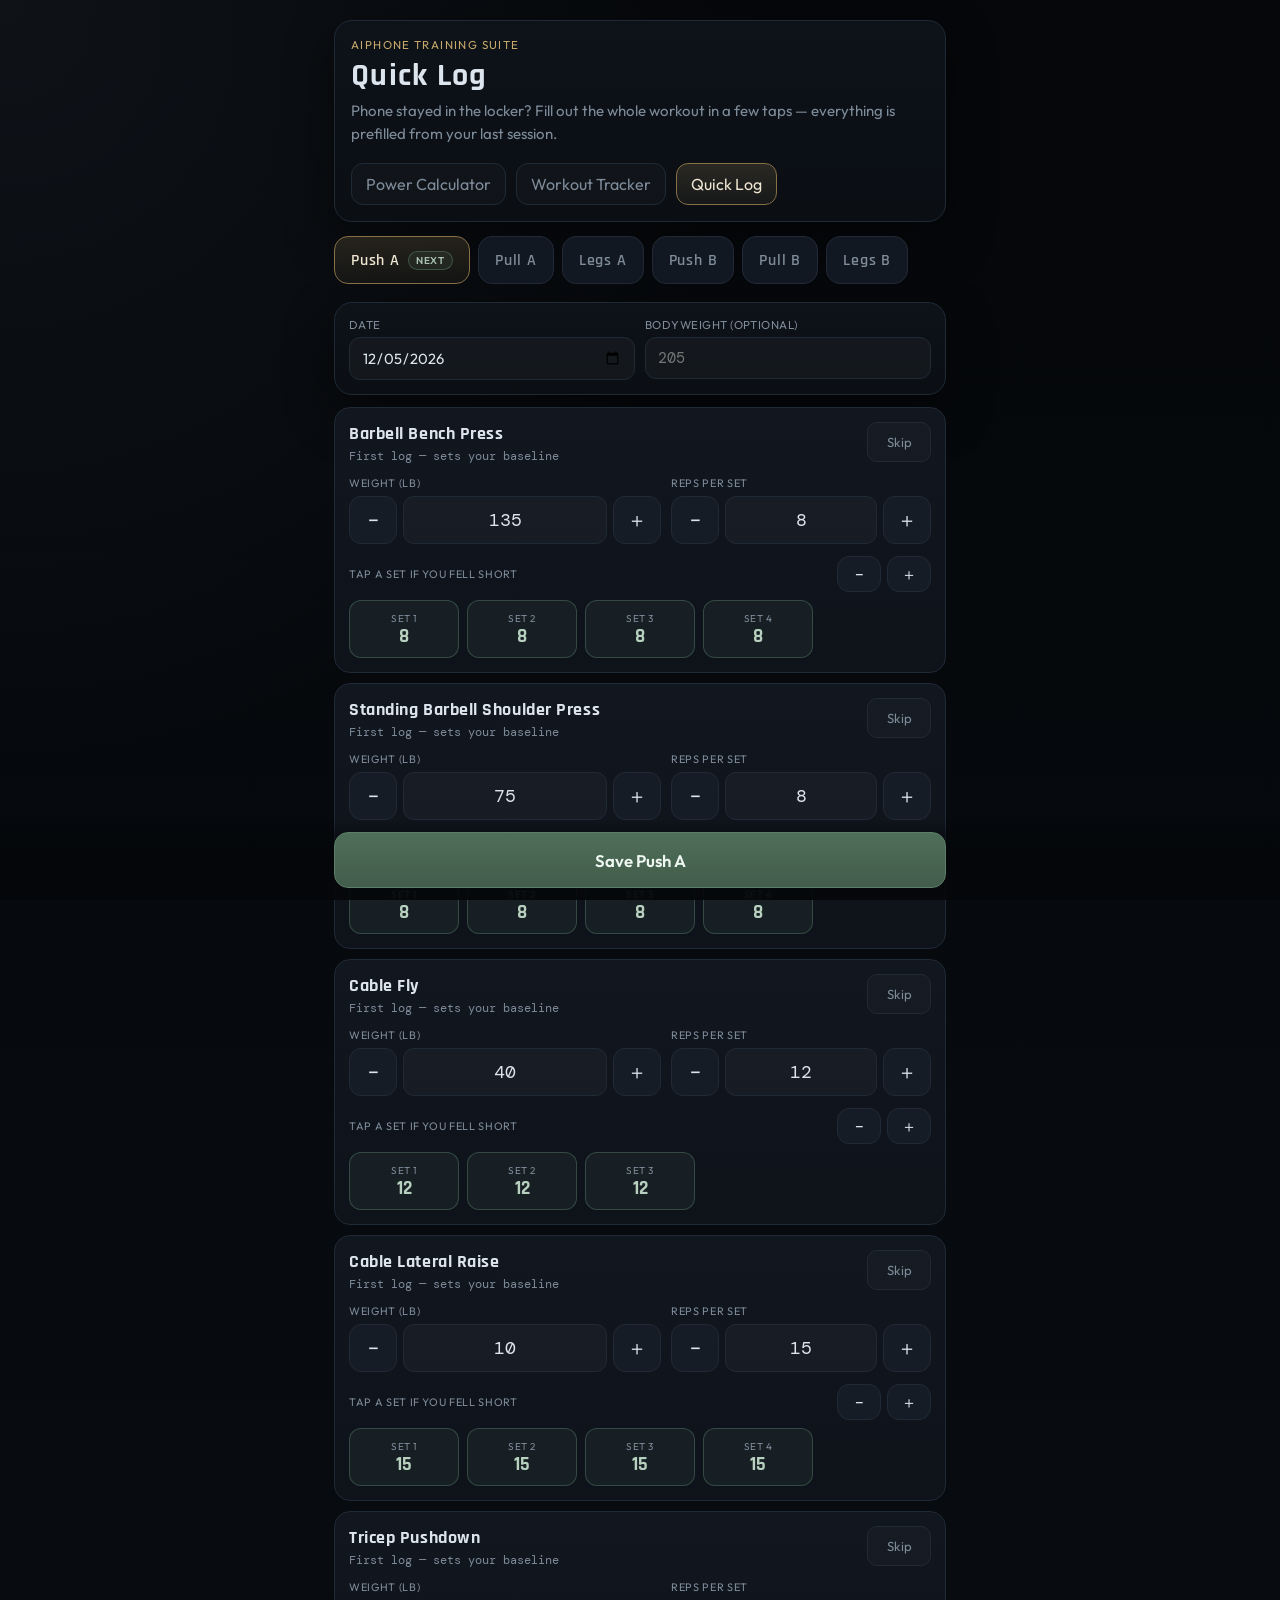
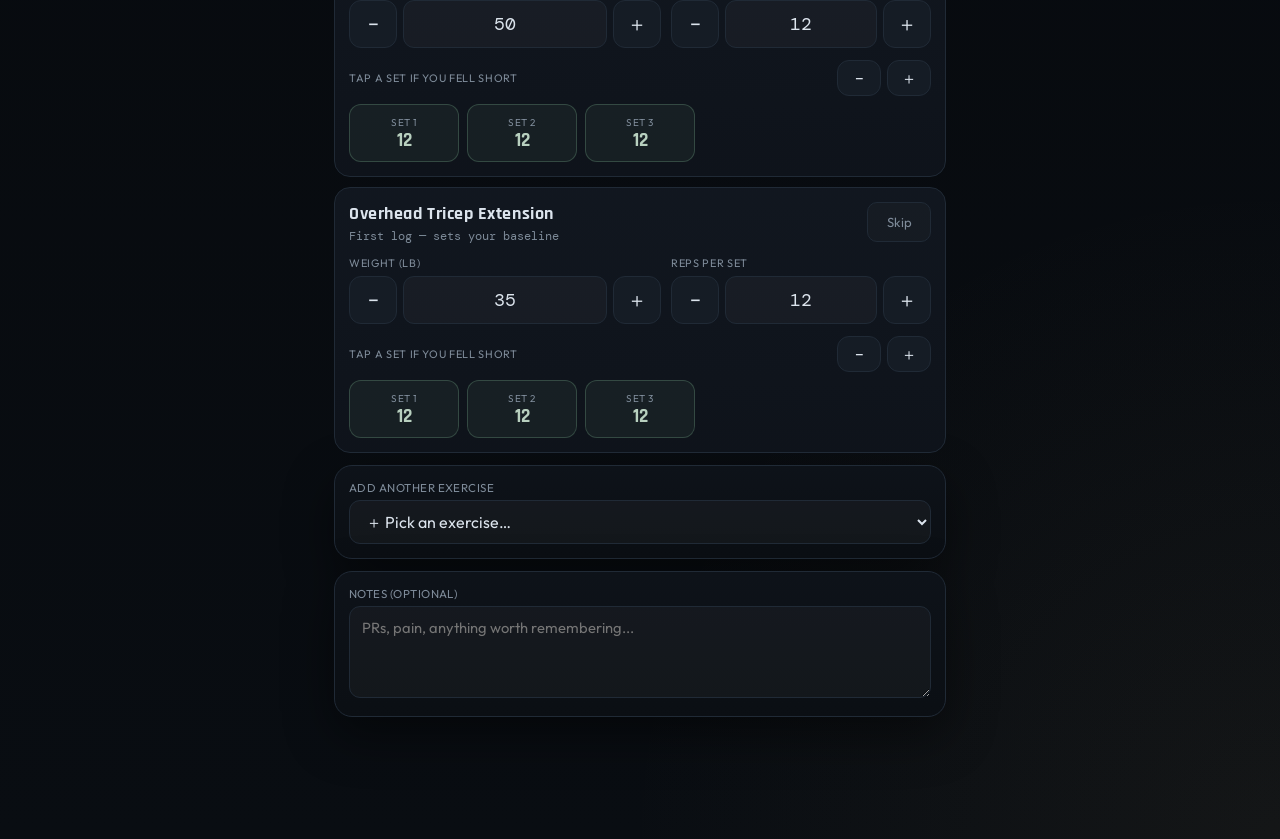
==== docs/quicklog.html @ 3321a9e6 "Add Quick Log tab: mobile-first tap-to-fill workout entry New third page (quicklog.html) for lifters" ====
<!DOCTYPE html>
<html lang="en">
<head>
  <meta charset="UTF-8" />
  <meta name="viewport" content="width=device-width, initial-scale=1.0, viewport-fit=cover" />
  <meta name="theme-color" content="#05070a" />
  <meta name="apple-mobile-web-app-capable" content="yes" />
  <meta name="apple-mobile-web-app-status-bar-style" content="black-translucent" />
  <meta name="apple-mobile-web-app-title" content="Aiphone" />
  <title>Quick Log</title>
  <link rel="preconnect" href="https://fonts.googleapis.com">
  <link rel="preconnect" href="https://fonts.gstatic.com" crossorigin>
  <link href="https://fonts.googleapis.com/css2?family=Rajdhani:wght@500;600;700&family=Outfit:wght@300;400;500;600&family=DM+Mono:wght@400;500&display=swap" rel="stylesheet">
  <link rel="stylesheet" href="styles.css" />
</head>
<body data-page="quicklog">
  <div class="toast-wrap" id="toastWrap"></div>

  <div class="wrap ql-wrap">
    <header class="page-nav card shell-card">
      <div>
        <div class="eyebrow">Aiphone Training Suite</div>
        <h1 class="page-title">Quick Log</h1>
        <p class="page-copy">Phone stayed in the locker? Fill out the whole workout in a few taps — everything is prefilled from your last session.</p>
      </div>
      <nav class="page-links" aria-label="Primary">
        <a class="page-link" href="index.html">Power Calculator</a>
        <a class="page-link" href="workout.html">Workout Tracker</a>
        <a class="page-link active" href="quicklog.html" aria-current="page">Quick Log</a>
      </nav>
    </header>

    <div id="qlEditor">
      <div class="ql-day-chips" id="qlDayChips"></div>

      <div class="card ql-meta">
        <div class="form-row cols-2">
          <div>
            <label for="qlDate">Date</label>
            <input id="qlDate" type="date" />
          </div>
          <div>
            <label for="qlBodyWt">Bodyweight (optional)</label>
            <input id="qlBodyWt" class="mono" inputmode="decimal" placeholder="205" />
          </div>
        </div>
      </div>

      <div class="ql-list" id="qlList"></div>

      <div class="card ql-add">
        <label for="qlAddSelect">Add another exercise</label>
        <select id="qlAddSelect"></select>
      </div>

      <div class="card ql-notes">
        <label for="qlNotes">Notes (optional)</label>
        <textarea id="qlNotes" placeholder="PRs, pain, anything worth remembering..."></textarea>
      </div>
    </div>

    <div id="qlDone"></div>

    <div class="ql-save-bar" id="qlSaveBar">
      <button class="success ql-save-btn" id="qlSaveBtn" type="button">Save Workout</button>
    </div>
  </div>

  <script src="app.js"></script>
</body>
</html>
---- docs/styles.css ----
:root{
  --bg:#05070a;
  --bg2:#0a0d12;
  --card:#0e131a;
  --card2:#121821;
  --panel:#151d27;
  --border:#202a36;
  --border2:#2a3645;
  --text:#dce4ed;
  --muted:#7e8b99;
  --dim:#596674;
  --accent:#7f95ad;
  --gold:#c8a96b;
  --gold2:#8d7447;
  --success:#5f8a70;
  --danger:#b56262;
  --shadow:0 18px 50px rgba(0,0,0,.45);
}

*{box-sizing:border-box;margin:0;padding:0;-webkit-tap-highlight-color:transparent}
html{font-size:16px}
body{
  min-height:100vh;
  background:
    radial-gradient(circle at top left, rgba(127,149,173,.08), transparent 28%),
    radial-gradient(circle at bottom right, rgba(200,169,107,.06), transparent 24%),
    linear-gradient(180deg, #05070a 0%, #090d12 100%);
  color:var(--text);
  font-family:'Outfit',sans-serif;
  overflow-x:hidden;
}

body::before{
  content:"";
  position:fixed;
  inset:0;
  pointer-events:none;
  opacity:.14;
  background-image:
    linear-gradient(rgba(255,255,255,.03) 1px, transparent 1px),
    linear-gradient(90deg, rgba(255,255,255,.03) 1px, transparent 1px);
  background-size:24px 24px;
  mask-image:radial-gradient(circle at center, black 35%, transparent 100%);
}

.wrap{
  position:relative;
  z-index:1;
  max-width:1280px;
  margin:0 auto;
  padding:14px;
}

h1,h2,h3{
  font-family:'Rajdhani',sans-serif;
  letter-spacing:.04em;
}

h1{font-size:2.1rem;line-height:1}
h2{font-size:1.25rem}
h3{font-size:1rem}

.hero{
  background:linear-gradient(180deg, rgba(18,24,33,.95), rgba(12,17,24,.96));
  border:1px solid var(--border2);
  border-radius:18px;
  padding:18px;
  box-shadow:var(--shadow);
  margin-bottom:14px;
}

.hero-top{
  display:flex;
  justify-content:space-between;
  align-items:flex-start;
  gap:12px;
  flex-wrap:wrap;
}

.hero-copy{
  margin-top:8px;
  color:var(--muted);
  font-size:.92rem;
  line-height:1.5;
  max-width:680px;
}

.session-timer-wrap{
  display:flex;
  align-items:center;
  gap:8px;
  flex-wrap:wrap;
}

.session-pill{
  display:flex;
  align-items:center;
  gap:10px;
  background:rgba(95,138,112,.1);
  border:1px solid rgba(95,138,112,.25);
  border-radius:14px;
  padding:8px 12px;
}

.pill-label{
  font-size:.68rem;
  color:var(--muted);
  text-transform:uppercase;
  letter-spacing:.08em;
}

.pill-time{
  font-size:1rem;
  color:#b8d0bf;
}

.stats{
  margin-top:14px;
  display:grid;
  grid-template-columns:repeat(4,1fr);
  gap:8px;
}

.stat{
  background:rgba(255,255,255,.02);
  border:1px solid var(--border);
  border-radius:14px;
  padding:10px 12px;
}

.stat-label{
  font-size:.68rem;
  color:var(--muted);
  text-transform:uppercase;
  letter-spacing:.08em;
  margin-bottom:4px;
}

.stat-value{
  font-family:'Rajdhani',sans-serif;
  font-size:1.35rem;
  font-weight:700;
}

.stat-value.accent{color:#b2bfd0}
.stat-value.success{color:#a8c1b1}
.stat-value.smallish{font-size:1rem}

.tabbar{
  display:flex;
  gap:8px;
  overflow-x:auto;
  padding-bottom:4px;
  margin-bottom:14px;
}

.grid{
  display:grid;
  grid-template-columns:1.4fr .95fr;
  gap:14px;
}

.card{
  background:linear-gradient(180deg, rgba(14,19,26,.97), rgba(11,15,20,.98));
  border:1px solid var(--border);
  border-radius:18px;
  padding:16px;
  box-shadow:var(--shadow);
}

.section-head{
  display:flex;
  justify-content:space-between;
  align-items:flex-start;
  gap:10px;
  flex-wrap:wrap;
  margin-bottom:12px;
}

.section-sub{
  color:var(--muted);
  font-size:.8rem;
  margin-top:2px;
}

.form-row{
  display:grid;
  gap:10px;
  margin-bottom:10px;
}

.form-row.cols-2{grid-template-columns:1fr 1fr}

label{
  display:block;
  color:var(--muted);
  font-size:.72rem;
  letter-spacing:.04em;
  margin-bottom:5px;
  text-transform:uppercase;
}

input, textarea, select, button{
  font-family:'Outfit',sans-serif;
}

input, textarea, select{
  width:100%;
  min-height:42px;
  border:1px solid var(--border);
  border-radius:11px;
  background:rgba(255,255,255,.03);
  color:var(--text);
  padding:10px 12px;
  font-size:.92rem;
}

input:focus, textarea:focus, select:focus{
  outline:none;
  border-color:#5d7187;
  box-shadow:0 0 0 3px rgba(127,149,173,.12);
}

textarea{
  min-height:92px;
  resize:vertical;
  line-height:1.45;
}

button{
  min-height:40px;
  border-radius:10px;
  border:1px solid var(--border);
  background:#151c25;
  color:var(--text);
  padding:9px 14px;
  cursor:pointer;
  font-size:.9rem;
  transition:.15s ease;
}

button:hover{
  transform:translateY(-1px);
  border-color:var(--border2);
}

button.primary{
  background:linear-gradient(180deg,#7d6943,#665333);
  border-color:#816b42;
  color:#f4ecd8;
}

button.success{
  background:linear-gradient(180deg,#4f6e59,#425d4b);
  border-color:#5c7f68;
  color:#eef7f1;
}

button.ghost{
  background:rgba(255,255,255,.02);
  color:var(--muted);
}

button.ghost:hover{color:var(--text)}
button.mini{min-height:30px;padding:5px 10px;font-size:.78rem}

.toolbar{
  display:flex;
  gap:8px;
  flex-wrap:wrap;
}

.tab{
  background:#121821;
  color:var(--muted);
  border:1px solid var(--border);
  white-space:nowrap;
  font-family:'Rajdhani',sans-serif;
  font-weight:600;
  letter-spacing:.05em;
}

.tab.active{
  color:#efe6d2;
  border-color:#876f46;
  background:linear-gradient(180deg, rgba(200,169,107,.16), rgba(200,169,107,.06));
}

#powerPanel,
#maxesPanel{
  margin-top:12px;
  border-radius:16px;
}

#powerPanel{
  background:linear-gradient(180deg, rgba(200,169,107,.08), rgba(200,169,107,.03));
  border:1px solid rgba(200,169,107,.25);
  padding:12px;
}

#maxesPanel{
  background:rgba(255,255,255,.025);
  border:1px solid var(--border);
  padding:12px;
}


.power-shell{
  display:grid;
  grid-template-columns:repeat(2,minmax(0,1fr));
  gap:12px;
}

.power-card{
  background:rgba(9,13,19,.45);
  border:1px solid rgba(200,169,107,.16);
  border-radius:14px;
  padding:12px;
}

.power-card-hero,
.power-card-wide{
  grid-column:1 / -1;
}

.power-kicker,
.power-section-title,
.power-focus-label{
  font-size:.72rem;
  color:var(--muted);
  text-transform:uppercase;
  letter-spacing:.08em;
}

.power-headline{
  display:flex;
  justify-content:space-between;
  gap:12px;
  align-items:flex-start;
  flex-wrap:wrap;
  margin-bottom:12px;
}

.power-rank-row{
  display:flex;
  align-items:center;
  gap:12px;
  margin-top:6px;
  flex-wrap:wrap;
}

.power-rank{
  font-family:'Rajdhani',sans-serif;
  font-size:2.6rem;
  font-weight:700;
  color:var(--gold);
  line-height:1;
}

.power-index{
  font-size:1rem;
  font-weight:600;
}

.power-delta{
  font-size:.8rem;
  margin-top:4px;
}

.power-delta.positive{color:#7fda9d}
.power-delta.negative{color:#ff8a8a}
.power-delta.neutral{color:var(--muted)}

.power-stat-chip-wrap{
  display:grid;
  grid-template-columns:repeat(2,minmax(110px,1fr));
  gap:8px;
  min-width:min(100%,260px);
}

.power-stat-chip,
.power-breakdown-card,
.power-lift-card,
.power-focus-box{
  background:rgba(255,255,255,.03);
  border:1px solid var(--border);
  border-radius:12px;
  padding:10px;
}

.power-stat-chip span,
.power-breakdown-card span,
.power-lift-card span,
.power-focus-box span{
  display:block;
  color:var(--muted);
  font-size:.76rem;
}

.power-stat-chip strong,
.power-breakdown-card strong,
.power-lift-card strong,
.power-focus-box strong{
  display:block;
  margin-top:4px;
  color:var(--text);
  font-size:1rem;
}

.power-progress-row{
  display:flex;
  justify-content:space-between;
  gap:8px;
  font-size:.78rem;
  color:var(--muted);
  margin-bottom:6px;
}

.power-progress-track{
  height:10px;
  background:rgba(255,255,255,.08);
  border-radius:999px;
  overflow:hidden;
}

.power-progress-fill{
  height:100%;
  background:linear-gradient(90deg,var(--gold),var(--accent));
}

.power-breakdown-grid,
.power-lift-grid,
.power-focus-grid{
  display:grid;
  gap:8px;
}

.power-breakdown-grid{
  grid-template-columns:repeat(3,minmax(0,1fr));
}

.power-lift-grid{
  grid-template-columns:repeat(5,minmax(0,1fr));
  margin-top:8px;
}

.power-focus-grid{
  grid-template-columns:1.2fr .9fr .9fr;
}

.power-rank-ladder{
  display:grid;
  grid-template-columns:repeat(7,minmax(0,1fr));
  gap:6px;
  margin-top:12px;
}

.power-rank-step{
  text-align:center;
  padding:8px 4px;
  border:1px solid var(--border);
  border-radius:10px;
  background:rgba(255,255,255,.02);
}

.power-rank-step strong{
  display:block;
  font-family:'Rajdhani',sans-serif;
  font-size:1.05rem;
  color:var(--dim);
}

.power-rank-step span{
  display:block;
  margin-top:2px;
  font-size:.62rem;
  color:var(--dim);
}

.power-rank-step.done strong{
  color:#a8c1b1;
}

.power-rank-step.done span{
  color:var(--muted);
}

.power-rank-step.active{
  border-color:#876f46;
  background:linear-gradient(180deg, rgba(200,169,107,.16), rgba(200,169,107,.05));
}

.power-rank-step.active strong{
  color:var(--gold);
}

.power-rank-step.active span{
  color:var(--muted);
}

.power-sparkline{
  min-height:110px;
  display:flex;
  align-items:flex-end;
  gap:10px;
}

.power-spark-item{
  flex:1;
  display:flex;
  flex-direction:column;
  align-items:center;
  gap:6px;
}

.power-spark-item span{
  color:var(--muted);
  font-size:.72rem;
}

.power-spark-value{
  font-family:'DM Mono',monospace;
  font-size:.66rem;
  color:var(--muted);
}

.power-spark-bar{
  width:100%;
  max-width:42px;
  border-radius:10px 10px 4px 4px;
  background:linear-gradient(180deg, rgba(200,169,107,.95), rgba(109,164,255,.65));
  box-shadow:0 6px 16px rgba(0,0,0,.18);
}

.power-recommendations{
  margin:0;
  padding-left:18px;
  display:grid;
  gap:8px;
  color:var(--text);
}

.power-empty{
  color:var(--muted);
  font-size:.84rem;
}

.exercise-suggest small{
  display:block;
  margin-top:3px;
  color:var(--dim);
  line-height:1.35;
}

.exercise-toolbar{
  display:flex;
  gap:8px;
  flex-wrap:wrap;
  margin:12px 0 10px;
}

.exercise-list{
  display:flex;
  flex-direction:column;
  gap:10px;
}

.exercise-card{
  background:linear-gradient(180deg, rgba(18,24,33,.95), rgba(15,20,28,.95));
  border:1px solid var(--border);
  border-radius:14px;
  overflow:hidden;
}

.exercise-head{
  display:flex;
  justify-content:space-between;
  align-items:center;
  gap:10px;
  padding:12px;
  cursor:pointer;
}

.exercise-head:hover{
  background:rgba(255,255,255,.02);
}

.exercise-meta{
  color:var(--muted);
  font-size:.78rem;
  margin-top:3px;
  font-family:'DM Mono',monospace;
}

.exercise-body{
  border-top:1px solid var(--border);
  padding:12px;
}

.exercise-body.hidden{display:none}

.edit-grid{
  display:grid;
  grid-template-columns:1.4fr .7fr .7fr auto auto auto;
  gap:8px;
  align-items:end;
  margin-bottom:10px;
}

.preset-row{
  display:grid;
  grid-template-columns:1fr 120px 100px;
  gap:8px;
  align-items:end;
  margin-bottom:10px;
}

.exercise-suggest{
  margin-bottom:10px;
  font-size:.82rem;
  color:#cdbb98;
}

.setRow{
  display:grid;
  grid-template-columns:60px 1fr 1fr 86px;
  gap:8px;
  align-items:center;
  margin-bottom:8px;
}

.setRow span{
  color:var(--muted);
  font-size:.82rem;
}

.sticky-actions{
  position:sticky;
  bottom:0;
  padding-top:12px;
  margin-top:12px;
  background:linear-gradient(180deg, transparent, rgba(14,19,26,.96) 45%);
}

.notes-wrap{margin-top:12px}

.history-list{
  display:flex;
  flex-direction:column;
  gap:8px;
}

.hist-item{
  border:1px solid var(--border);
  border-radius:13px;
  padding:12px;
  background:rgba(255,255,255,.02);
}

.hist-head{
  display:flex;
  justify-content:space-between;
  align-items:flex-start;
  gap:8px;
}

.hist-meta{
  color:var(--muted);
  font-size:.76rem;
  margin-top:2px;
}

.history-detail{
  color:var(--dim);
  font-size:.8rem;
  margin-top:5px;
}

.empty{
  border:1px dashed var(--border);
  border-radius:13px;
  padding:18px 14px;
  text-align:center;
  color:var(--muted);
  font-size:.86rem;
}

.rest-widget{
  position:fixed;
  right:16px;
  bottom:16px;
  z-index:1000;
  width:200px;
  background:linear-gradient(180deg,#10161e,#0d1218);
  border:1px solid var(--border2);
  border-radius:16px;
  padding:12px;
  box-shadow:var(--shadow);
}

.rest-widget.hidden{display:none}
.rest-fab.hidden{display:none}

.rest-fab{
  position:fixed;
  right:16px;
  bottom:16px;
  z-index:999;
}

.rest-head{
  display:flex;
  justify-content:space-between;
  align-items:center;
  margin-bottom:8px;
  color:var(--muted);
  font-size:.78rem;
  text-transform:uppercase;
  letter-spacing:.08em;
}

.rest-time{
  text-align:center;
  font-size:1.6rem;
  margin-bottom:10px;
}

.rest-actions{
  display:grid;
  grid-template-columns:1fr 1fr;
  gap:8px;
}

.rest-presets{
  display:grid;
  grid-template-columns:repeat(4,1fr);
  gap:6px;
  margin-top:8px;
}

.toast-wrap{
  position:fixed;
  top:14px;
  right:14px;
  z-index:9999;
  display:flex;
  flex-direction:column;
  gap:8px;
}

.toast{
  min-width:200px;
  max-width:320px;
  background:#161d26;
  border:1px solid var(--border2);
  color:var(--text);
  border-radius:12px;
  padding:11px 14px;
  box-shadow:var(--shadow);
  font-size:.86rem;
}

.toast.success{border-color:#5c7f68}
.toast.warn{border-color:#8b774e}

.mono{font-family:'DM Mono',monospace}

@media (max-width: 1040px){
  .grid{grid-template-columns:1fr}
}

@media (max-width: 720px){
  .stats{grid-template-columns:1fr 1fr}
  .form-row.cols-2{grid-template-columns:1fr}
  .edit-grid{grid-template-columns:1fr}
  .preset-row{grid-template-columns:1fr}
  .setRow{grid-template-columns:50px 1fr 1fr}
  .setRow .rest-btn{grid-column:1 / -1}
  .power-shell,
  .power-focus-grid{
    grid-template-columns:1fr;
  }

  .power-breakdown-grid,
  .power-lift-grid,
  #maxesBody > div{
    grid-template-columns:1fr 1fr !important;
  }
}

@media (max-width: 520px){
  .wrap{padding:10px}
  .hero,.card{padding:12px}
  h1{font-size:1.7rem}
  .power-breakdown-grid,
  .power-lift-grid,
  .power-stat-chip-wrap,
  #maxesBody > div{
    grid-template-columns:1fr !important;
  }
  .power-rank-ladder{
    grid-template-columns:repeat(4,minmax(0,1fr));
  }
}
body[data-page="power"] .wrap,
body[data-page="workout"] .wrap{
  padding-top:20px;
  padding-bottom:28px;
}

.shell-card{
  margin-bottom:14px;
}

.page-nav{
  display:flex;
  justify-content:space-between;
  align-items:flex-start;
  gap:18px;
  flex-wrap:wrap;
}

.page-title{
  font-size:2rem;
  line-height:1;
}

.page-copy{
  margin-top:8px;
  color:var(--muted);
  max-width:720px;
  line-height:1.5;
  font-size:.94rem;
}

.page-links{
  display:flex;
  gap:10px;
  flex-wrap:wrap;
}

.page-link{
  display:inline-flex;
  align-items:center;
  justify-content:center;
  min-height:42px;
  padding:0 14px;
  border-radius:12px;
  text-decoration:none;
  color:var(--muted);
  border:1px solid var(--border);
  background:rgba(255,255,255,.02);
  transition:.15s ease;
}

.page-link:hover{
  color:var(--text);
  border-color:var(--border2);
  transform:translateY(-1px);
}

.page-link.active{
  color:#efe6d2;
  border-color:#876f46;
  background:linear-gradient(180deg, rgba(200,169,107,.16), rgba(200,169,107,.06));
}

.page-hero{
  margin-bottom:14px;
}

.eyebrow{
  color:var(--gold);
  font-size:.72rem;
  text-transform:uppercase;
  letter-spacing:.12em;
  margin-bottom:8px;
}

.metrics-panel-shell{
  margin-top:12px;
}

.exercise-toolbar{
  display:grid;
  grid-template-columns:minmax(0,1fr) auto;
  gap:8px;
  margin:12px 0;
}

.exercise-actions{
  display:flex;
  gap:8px;
  flex-wrap:wrap;
}

button.danger{
  background:linear-gradient(180deg,#7a4343,#623535);
  border-color:#8c5555;
  color:#fff1f1;
}

.exercise-suggest strong{
  color:#efe6d2;
}

.setRow{
  grid-template-columns:60px minmax(0,1fr) minmax(0,1fr) minmax(150px,1fr) 86px;
}

.set-label{
  display:flex;
  flex-direction:column;
  gap:2px;
}

.set-label small{
  color:var(--dim);
  font-size:.68rem;
}

.set-suggestion{
  min-height:42px;
  padding:9px 10px;
  border:1px dashed var(--border2);
  border-radius:11px;
  background:rgba(127,149,173,.05);
  color:var(--muted);
  font-size:.78rem;
  line-height:1.35;
}

.set-suggestion strong{
  display:block;
  color:var(--text);
  font-size:.86rem;
}

.set-suggestion.ready{
  border-style:solid;
  border-color:rgba(127,149,173,.35);
  color:#c9d5e2;
}

.progress-card{
  margin-top:14px;
  padding:14px;
  border:1px solid rgba(127,149,173,.2);
  border-radius:16px;
  background:linear-gradient(180deg, rgba(127,149,173,.08), rgba(127,149,173,.03));
}

.progress-head{
  display:flex;
  justify-content:space-between;
  gap:12px;
  align-items:flex-start;
  flex-wrap:wrap;
}

.progress-kicker{
  color:var(--muted);
  font-size:.72rem;
  text-transform:uppercase;
  letter-spacing:.08em;
  margin-bottom:4px;
}

.progress-title{
  font-family:'Rajdhani',sans-serif;
  font-size:1.4rem;
}

.progress-copy{
  color:var(--muted);
  font-size:.84rem;
  line-height:1.45;
  margin-top:4px;
}

.progress-pill-row{
  display:flex;
  gap:8px;
  flex-wrap:wrap;
}

.progress-pill{
  min-width:110px;
  padding:10px 12px;
  border-radius:12px;
  border:1px solid var(--border);
  background:rgba(5,7,10,.25);
}

.progress-pill span{
  display:block;
  color:var(--muted);
  font-size:.68rem;
  text-transform:uppercase;
  letter-spacing:.08em;
}

.progress-pill strong{
  display:block;
  margin-top:4px;
  font-family:'Rajdhani',sans-serif;
  font-size:1.15rem;
}

.progress-track-wrap{
  margin-top:12px;
}

.progress-track{
  width:100%;
  height:10px;
  border-radius:999px;
  background:rgba(255,255,255,.06);
  overflow:hidden;
}

.progress-fill{
  height:100%;
  border-radius:999px;
  background:linear-gradient(90deg, #7f95ad, #c8a96b);
}

.progress-foot{
  margin-top:10px;
  display:flex;
  justify-content:space-between;
  gap:10px;
  flex-wrap:wrap;
  color:var(--muted);
  font-size:.8rem;
}

@media (max-width: 720px){
  .page-nav,
  .progress-head{
    align-items:stretch;
  }

  .exercise-toolbar{
    grid-template-columns:1fr;
  }

  .setRow{
    grid-template-columns:1fr;
  }

  .setRow .rest-btn{
    grid-column:auto;
  }
}

/* ===== Training Intelligence ===== */

.readiness-card{
  margin-bottom:14px;
  padding:14px;
  border:1px solid rgba(127,149,173,.22);
  border-radius:16px;
  background:linear-gradient(180deg, rgba(127,149,173,.08), rgba(127,149,173,.03));
}

.readiness-head{
  display:flex;
  justify-content:space-between;
  align-items:flex-start;
  gap:12px;
  flex-wrap:wrap;
}

.readiness-kicker,
.celebrate-kicker{
  color:var(--muted);
  font-size:.72rem;
  text-transform:uppercase;
  letter-spacing:.08em;
  margin-bottom:4px;
}

.readiness-title{
  font-family:'Rajdhani',sans-serif;
  font-size:1.3rem;
  font-weight:700;
  display:flex;
  align-items:center;
  gap:8px;
}

.recovery-dot{
  width:10px;
  height:10px;
  border-radius:999px;
  display:inline-block;
}

.recovery-dot.excellent{background:#7fda9d;box-shadow:0 0 10px rgba(127,218,157,.6)}
.recovery-dot.moderate{background:#e3c67a;box-shadow:0 0 10px rgba(227,198,122,.55)}
.recovery-dot.fatigued{background:#e08787;box-shadow:0 0 10px rgba(224,135,135,.55)}

.readiness-reco{
  max-width:340px;
  padding:10px 12px;
  border:1px dashed rgba(200,169,107,.4);
  border-radius:12px;
  background:rgba(200,169,107,.06);
  color:#e6d9bc;
  font-size:.86rem;
  line-height:1.4;
}

.readiness-grid{
  margin-top:12px;
  display:grid;
  grid-template-columns:repeat(5,minmax(0,1fr));
  gap:8px;
}

.readiness-chip{
  background:rgba(255,255,255,.03);
  border:1px solid var(--border);
  border-radius:12px;
  padding:10px;
}

.readiness-chip span{
  display:block;
  color:var(--muted);
  font-size:.68rem;
  text-transform:uppercase;
  letter-spacing:.06em;
}

.readiness-chip strong{
  display:block;
  margin-top:4px;
  color:var(--text);
  font-size:.95rem;
  font-family:'Rajdhani',sans-serif;
  font-weight:700;
}

.celebrate-card{
  margin-bottom:14px;
  padding:14px;
  border:1px solid var(--border2);
  border-radius:16px;
  background:linear-gradient(180deg, rgba(18,24,33,.95), rgba(12,17,24,.96));
}

.celebrate-card.has-pr{
  border-color:rgba(200,169,107,.45);
  background:linear-gradient(180deg, rgba(200,169,107,.12), rgba(200,169,107,.03));
  box-shadow:0 12px 34px rgba(200,169,107,.08);
}

.celebrate-head{
  display:flex;
  justify-content:space-between;
  align-items:flex-start;
  gap:10px;
  flex-wrap:wrap;
}

.celebrate-title{
  font-family:'Rajdhani',sans-serif;
  font-size:1.2rem;
  font-weight:700;
}

.pr-badge-row{
  margin-top:12px;
  display:grid;
  grid-template-columns:repeat(auto-fit,minmax(200px,1fr));
  gap:8px;
}

.pr-badge{
  display:flex;
  align-items:flex-start;
  gap:8px;
  padding:10px;
  border:1px solid rgba(200,169,107,.35);
  border-radius:12px;
  background:rgba(200,169,107,.08);
}

.pr-badge-icon{
  font-size:1.05rem;
  line-height:1.2;
}

.pr-badge strong{
  display:block;
  color:#efe6d2;
  font-size:.84rem;
}

.pr-badge span{
  display:block;
  margin-top:2px;
  color:var(--muted);
  font-size:.76rem;
  font-family:'DM Mono',monospace;
}

.insight-box{
  margin-top:12px;
  display:flex;
  align-items:flex-start;
  gap:8px;
  padding:10px 12px;
  border:1px solid rgba(127,149,173,.3);
  border-radius:12px;
  background:rgba(127,149,173,.07);
  color:#c9d5e2;
  font-size:.88rem;
  line-height:1.45;
}

.insight-icon{
  line-height:1.3;
}

.analytics-wrap{
  margin-top:10px;
  border-top:1px dashed var(--border);
  padding-top:10px;
}

.analytics-panel{
  margin-top:10px;
}

.analytics-panel.hidden{display:none}

.analytics-grid{
  display:grid;
  grid-template-columns:repeat(3,minmax(0,1fr));
  gap:8px;
}

.pr-badge-row.compact .pr-badge{
  padding:8px;
}

.analytics-note{
  color:var(--muted);
  font-size:.82rem;
  padding:8px 0;
}

.analytics-sparks{
  margin-top:12px;
  display:grid;
  grid-template-columns:repeat(3,minmax(0,1fr));
  gap:10px;
}

.mini-spark-wrap{
  border:1px solid var(--border);
  border-radius:12px;
  padding:10px;
  background:rgba(255,255,255,.02);
}

.mini-spark-head{
  display:flex;
  justify-content:space-between;
  align-items:center;
  gap:8px;
  margin-bottom:8px;
  color:var(--muted);
  font-size:.7rem;
  text-transform:uppercase;
  letter-spacing:.06em;
}

.mini-spark-trend{
  font-family:'DM Mono',monospace;
  font-size:.72rem;
  text-transform:none;
  letter-spacing:0;
}

.mini-spark-trend.up{color:#7fda9d}
.mini-spark-trend.down{color:#ff8a8a}
.mini-spark-trend.flat{color:var(--muted)}

.mini-spark{
  display:flex;
  align-items:flex-end;
  gap:6px;
  min-height:48px;
}

.mini-spark-col{
  flex:1;
  display:flex;
  flex-direction:column;
  align-items:center;
  gap:4px;
}

.mini-spark-col span{
  color:var(--dim);
  font-size:.58rem;
  font-family:'DM Mono',monospace;
}

.mini-spark-bar{
  width:100%;
  max-width:26px;
  border-radius:6px 6px 2px 2px;
  background:linear-gradient(180deg, rgba(200,169,107,.9), rgba(127,149,173,.55));
}

.power-insight-grid{
  display:grid;
  grid-template-columns:repeat(4,minmax(0,1fr));
  gap:8px;
}

.power-focus-box.highlight{
  border-color:rgba(200,169,107,.45);
  background:linear-gradient(180deg, rgba(200,169,107,.14), rgba(200,169,107,.04));
}

@media (max-width: 720px){
  .readiness-grid{grid-template-columns:repeat(2,minmax(0,1fr))}
  .analytics-grid{grid-template-columns:1fr 1fr}
  .analytics-sparks{grid-template-columns:1fr}
  .power-insight-grid{grid-template-columns:1fr 1fr}
  .readiness-reco{max-width:none;width:100%}
}

@media (max-width: 520px){
  .readiness-grid,
  .analytics-grid,
  .power-insight-grid{grid-template-columns:1fr}
}

/* ===== Coach Plan ===== */

.coach-card{
  margin-bottom:14px;
  padding:14px;
  border:1px solid rgba(200,169,107,.28);
  border-radius:16px;
  background:linear-gradient(180deg, rgba(200,169,107,.07), rgba(200,169,107,.02));
}

.coach-settings{
  margin-top:12px;
  display:grid;
  grid-template-columns:minmax(0,1fr) minmax(0,1.4fr) minmax(0,2fr);
  gap:10px;
  align-items:end;
}

.coach-settings label{
  display:block;
  color:var(--muted);
  font-size:.68rem;
  text-transform:uppercase;
  letter-spacing:.06em;
  margin-bottom:4px;
}

.coach-settings select{
  width:100%;
  background:var(--panel);
  color:var(--text);
  border:1px solid var(--border2);
  border-radius:10px;
  padding:9px 10px;
  font-family:'Outfit',sans-serif;
  font-size:.88rem;
}

.coach-settings-note{
  color:var(--muted);
  font-size:.8rem;
  line-height:1.45;
  padding:8px 10px;
  border:1px dashed var(--border2);
  border-radius:10px;
  background:rgba(255,255,255,.02);
}

.coach-volume{
  margin-top:14px;
}

.coach-volume-title{
  color:var(--muted);
  font-size:.72rem;
  text-transform:uppercase;
  letter-spacing:.08em;
  margin-bottom:8px;
}

.volume-row{margin-bottom:8px}

.volume-row-head{
  display:flex;
  justify-content:space-between;
  align-items:baseline;
  gap:8px;
  font-size:.8rem;
  margin-bottom:4px;
}

.volume-status{
  font-family:'DM Mono',monospace;
  font-size:.72rem;
}

.volume-status.ok{color:#7fda9d}
.volume-status.high{color:#e3c67a}
.volume-status.low{color:#e0a987}
.volume-status.none{color:var(--dim)}

.volume-track{
  position:relative;
  height:8px;
  border-radius:999px;
  background:rgba(255,255,255,.05);
  border:1px solid var(--border);
  overflow:hidden;
}

.volume-fill{
  height:100%;
  border-radius:999px;
  transition:width .3s ease;
}

.volume-fill.ok{background:linear-gradient(90deg, rgba(95,138,112,.75), #7fda9d)}
.volume-fill.high{background:linear-gradient(90deg, rgba(200,169,107,.7), #e3c67a)}
.volume-fill.low{background:linear-gradient(90deg, rgba(181,98,98,.6), #e0a987)}
.volume-fill.none{background:transparent}

.volume-target-marker{
  position:absolute;
  top:-1px;
  bottom:-1px;
  width:2px;
  background:rgba(220,228,237,.55);
}

.coach-volume-legend{
  margin-top:6px;
  color:var(--dim);
  font-size:.72rem;
}

.warmup-box{
  margin-bottom:10px;
  padding:10px 12px;
  border:1px dashed rgba(200,169,107,.4);
  border-radius:12px;
  background:rgba(200,169,107,.05);
  font-size:.84rem;
  line-height:1.45;
}

.warmup-box.hidden{display:none}

.warmup-box strong{
  display:block;
  color:#e6d9bc;
  font-family:'Rajdhani',sans-serif;
  letter-spacing:.03em;
  margin-bottom:2px;
}

.warmup-box span{color:var(--muted)}

@media (max-width: 720px){
  .coach-settings{grid-template-columns:1fr 1fr}
  .coach-settings-note{grid-column:1 / -1}
}

@media (max-width: 520px){
  .coach-settings{grid-template-columns:1fr}
}

/* ===== Program Notes (Kyle) ===== */

.program-notes{
  margin-top:14px;
  padding-top:12px;
  border-top:1px dashed var(--border2);
}

.program-notes-head{
  display:flex;
  justify-content:space-between;
  align-items:center;
  gap:10px;
}

.program-notes-head .coach-volume-title{margin-bottom:0}

.program-notes-body{margin-top:10px}
.program-notes-body.hidden{display:none}

.program-notes-grid{
  display:grid;
  grid-template-columns:repeat(2,minmax(0,1fr));
  gap:8px;
}

.program-note{
  background:rgba(255,255,255,.03);
  border:1px solid var(--border);
  border-radius:12px;
  padding:10px 12px;
}

.program-note strong{
  display:block;
  font-family:'Rajdhani',sans-serif;
  letter-spacing:.03em;
  margin-bottom:4px;
  color:#e6d9bc;
}

.program-note span{
  color:var(--muted);
  font-size:.8rem;
  line-height:1.5;
}

@media (max-width: 720px){
  .program-notes-grid{grid-template-columns:1fr}
}

/* ===== Quick Log ===== */

.ql-wrap{
  max-width:640px;
  padding-top:20px;
  padding-bottom:110px;
}

.ql-wrap .page-nav{
  flex-direction:column;
  align-items:stretch;
}

.ql-day-chips{
  display:flex;
  gap:8px;
  overflow-x:auto;
  padding-bottom:6px;
  margin-bottom:12px;
  -webkit-overflow-scrolling:touch;
  scrollbar-width:none;
}

.ql-day-chips::-webkit-scrollbar{display:none}

.ql-chip{
  display:inline-flex;
  align-items:center;
  gap:8px;
  min-height:48px;
  padding:10px 16px;
  white-space:nowrap;
  border-radius:14px;
  background:#121821;
  color:var(--muted);
  border:1px solid var(--border);
  font-family:'Rajdhani',sans-serif;
  font-weight:600;
  font-size:1rem;
  letter-spacing:.05em;
  flex-shrink:0;
}

.ql-chip.active{
  color:#efe6d2;
  border-color:#876f46;
  background:linear-gradient(180deg, rgba(200,169,107,.16), rgba(200,169,107,.06));
}

.ql-chip-next{
  font-family:'Outfit',sans-serif;
  font-size:.62rem;
  font-weight:600;
  text-transform:uppercase;
  letter-spacing:.08em;
  color:#a8c1b1;
  border:1px solid rgba(95,138,112,.45);
  background:rgba(95,138,112,.12);
  border-radius:999px;
  padding:2px 7px;
}

.ql-meta{
  padding:14px;
  margin-bottom:12px;
}

.ql-meta .form-row{margin-bottom:0}

.ql-list{
  display:flex;
  flex-direction:column;
  gap:10px;
  margin-bottom:12px;
}

.ql-card{
  background:linear-gradient(180deg, rgba(18,24,33,.95), rgba(15,20,28,.95));
  border:1px solid var(--border);
  border-radius:16px;
  padding:14px;
}

.ql-card.skipped{opacity:.55}

.ql-card-head{
  display:flex;
  justify-content:space-between;
  align-items:flex-start;
  gap:10px;
}

.ql-card-title strong{
  display:block;
  font-family:'Rajdhani',sans-serif;
  font-size:1.15rem;
  font-weight:700;
  letter-spacing:.03em;
}

.ql-last{
  display:block;
  margin-top:3px;
  color:var(--muted);
  font-size:.78rem;
  font-family:'DM Mono',monospace;
}

.ql-skip{
  min-height:40px;
  min-width:64px;
  background:rgba(255,255,255,.02);
  color:var(--muted);
  font-size:.82rem;
  flex-shrink:0;
}

.ql-card-body{margin-top:12px}
.ql-card-body.hidden{display:none}

.ql-stepper-row{
  display:grid;
  grid-template-columns:1.2fr 1fr;
  gap:10px;
  margin-bottom:12px;
}

.ql-stepper-label{
  display:block;
  color:var(--muted);
  font-size:.68rem;
  text-transform:uppercase;
  letter-spacing:.06em;
  margin-bottom:6px;
}

.ql-stepper-controls{
  display:grid;
  grid-template-columns:48px minmax(0,1fr) 48px;
  gap:6px;
}

.ql-step{
  min-height:48px;
  font-size:1.25rem;
  line-height:1;
  border-radius:12px;
  background:#151c25;
  color:var(--text);
  padding:0;
}

.ql-step.mini{
  min-height:36px;
  min-width:44px;
  font-size:1rem;
}

.ql-value{
  min-height:48px;
  text-align:center;
  font-size:1.15rem;
  padding:6px;
}

.ql-sets-head{
  display:flex;
  justify-content:space-between;
  align-items:center;
  gap:10px;
}

.ql-sets-head .ql-stepper-label{margin-bottom:0}

.ql-sets-count{
  display:flex;
  gap:6px;
}

.ql-set-chips{
  display:flex;
  flex-wrap:wrap;
  gap:8px;
  margin-top:8px;
}

.ql-set-chip{
  flex:1;
  min-width:64px;
  max-width:110px;
  min-height:58px;
  display:flex;
  flex-direction:column;
  align-items:center;
  justify-content:center;
  gap:2px;
  padding:6px;
  border-radius:12px;
  border:1px solid rgba(95,138,112,.4);
  background:rgba(95,138,112,.1);
}

.ql-set-chip span{
  color:var(--muted);
  font-size:.62rem;
  text-transform:uppercase;
  letter-spacing:.06em;
}

.ql-set-chip strong{
  font-family:'Rajdhani',sans-serif;
  font-size:1.2rem;
  color:#b8d0bf;
  line-height:1;
}

.ql-set-chip.off{
  border-color:var(--border);
  background:rgba(255,255,255,.02);
}

.ql-set-chip.off strong{color:var(--dim)}

.ql-add,
.ql-notes{
  padding:14px;
  margin-bottom:12px;
}

.ql-add select{font-size:1rem}

.ql-save-bar{
  position:fixed;
  left:0;
  right:0;
  bottom:0;
  z-index:900;
  padding:12px 14px calc(12px + env(safe-area-inset-bottom));
  background:linear-gradient(180deg, transparent, rgba(5,7,10,.92) 38%);
  display:flex;
  justify-content:center;
}

.ql-save-bar.hidden{display:none}

.ql-save-btn{
  width:100%;
  max-width:612px;
  min-height:56px;
  font-size:1.05rem;
  font-weight:600;
  border-radius:14px;
}

#qlEditor.hidden{display:none}

.ql-done-card{margin-top:4px}

.ql-done-sub{
  margin-top:6px;
  color:var(--muted);
  font-size:.88rem;
}

.ql-done-actions{
  margin-top:14px;
  display:grid;
  gap:8px;
}

.ql-big-btn{
  min-height:52px;
  font-size:1rem;
}

@media (max-width: 420px){
  .ql-stepper-row{grid-template-columns:1fr}
  .ql-stepper-controls{grid-template-columns:56px minmax(0,1fr) 56px}
}
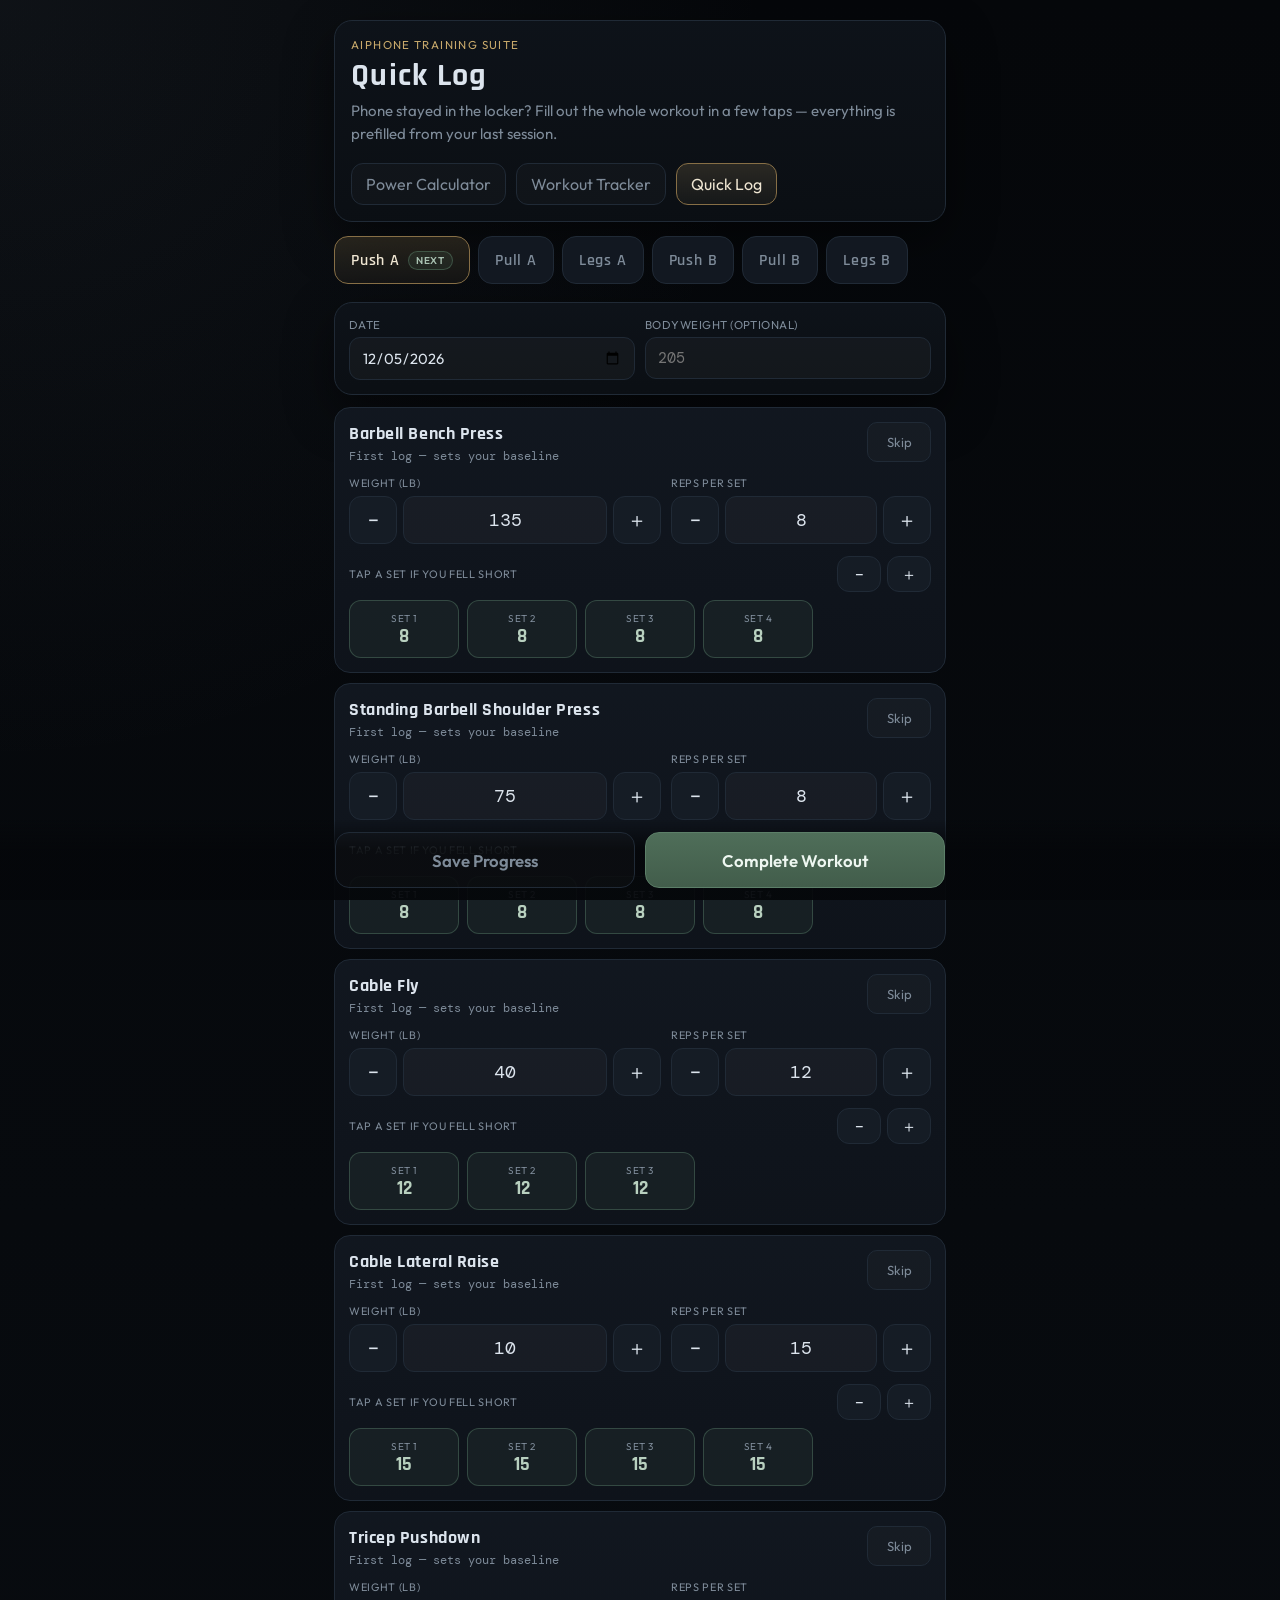
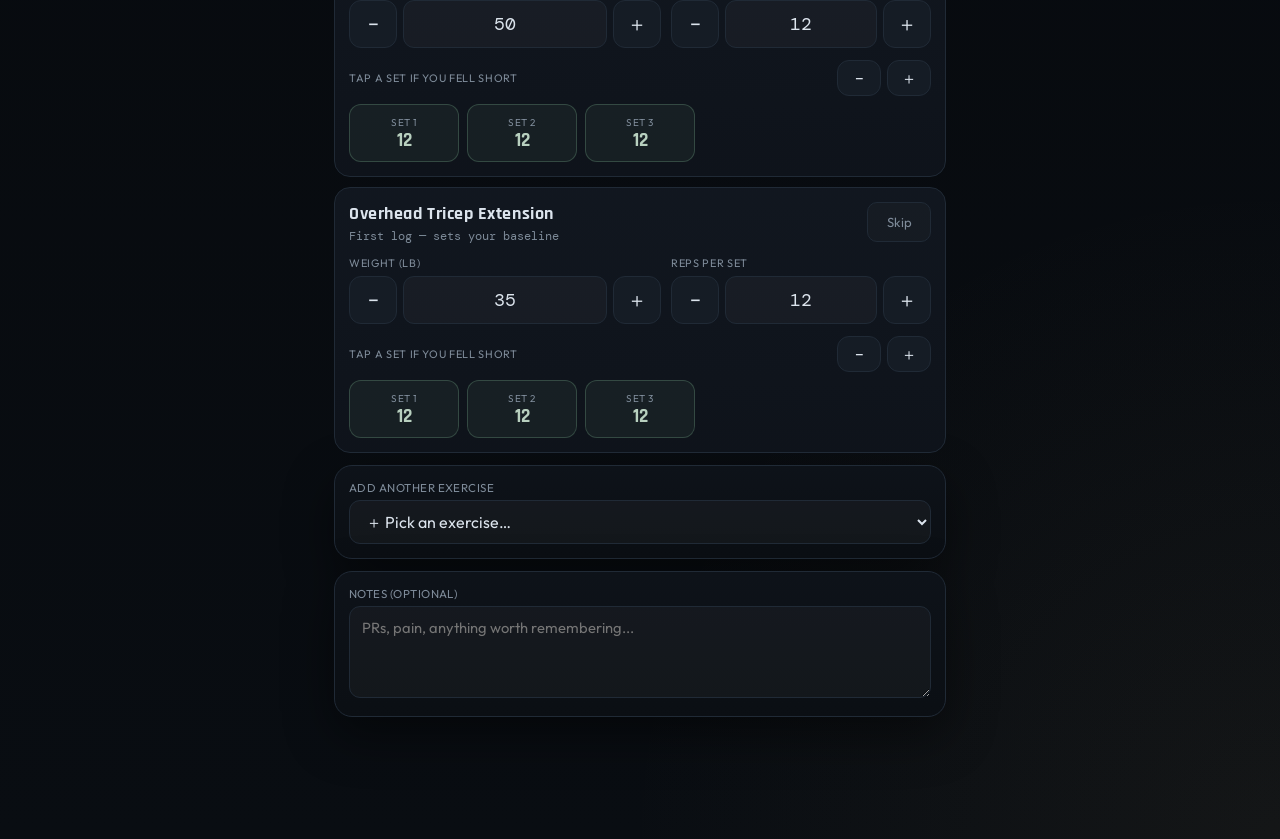
==== commit d157a8d0: "Split Quick Log's Save into Save Progress and Complete Workout Mirrors the Workout Tracker split: Sa" ====
--- a/docs/quicklog.html
+++ b/docs/quicklog.html
@@ -62,7 +62,8 @@
     <div id="qlDone"></div>
 
     <div class="ql-save-bar" id="qlSaveBar">
-      <button class="success ql-save-btn" id="qlSaveBtn" type="button">Save Workout</button>
+      <button class="ghost ql-save-btn" id="qlSaveBtn" type="button">Save Progress</button>
+      <button class="success ql-save-btn" id="qlCompleteBtn" type="button">Complete Workout</button>
     </div>
   </div>
 
--- a/docs/styles.css
+++ b/docs/styles.css
@@ -637,6 +637,9 @@
 .sticky-actions{
   position:sticky;
   bottom:0;
+  display:flex;
+  gap:8px;
+  flex-wrap:wrap;
   padding-top:12px;
   margin-top:12px;
   background:linear-gradient(180deg, transparent, rgba(14,19,26,.96) 45%);
@@ -1781,13 +1784,14 @@
   background:linear-gradient(180deg, transparent, rgba(5,7,10,.92) 38%);
   display:flex;
   justify-content:center;
+  gap:10px;
 }
 
 .ql-save-bar.hidden{display:none}
 
 .ql-save-btn{
-  width:100%;
-  max-width:612px;
+  flex:1;
+  max-width:300px;
   min-height:56px;
   font-size:1.05rem;
   font-weight:600;
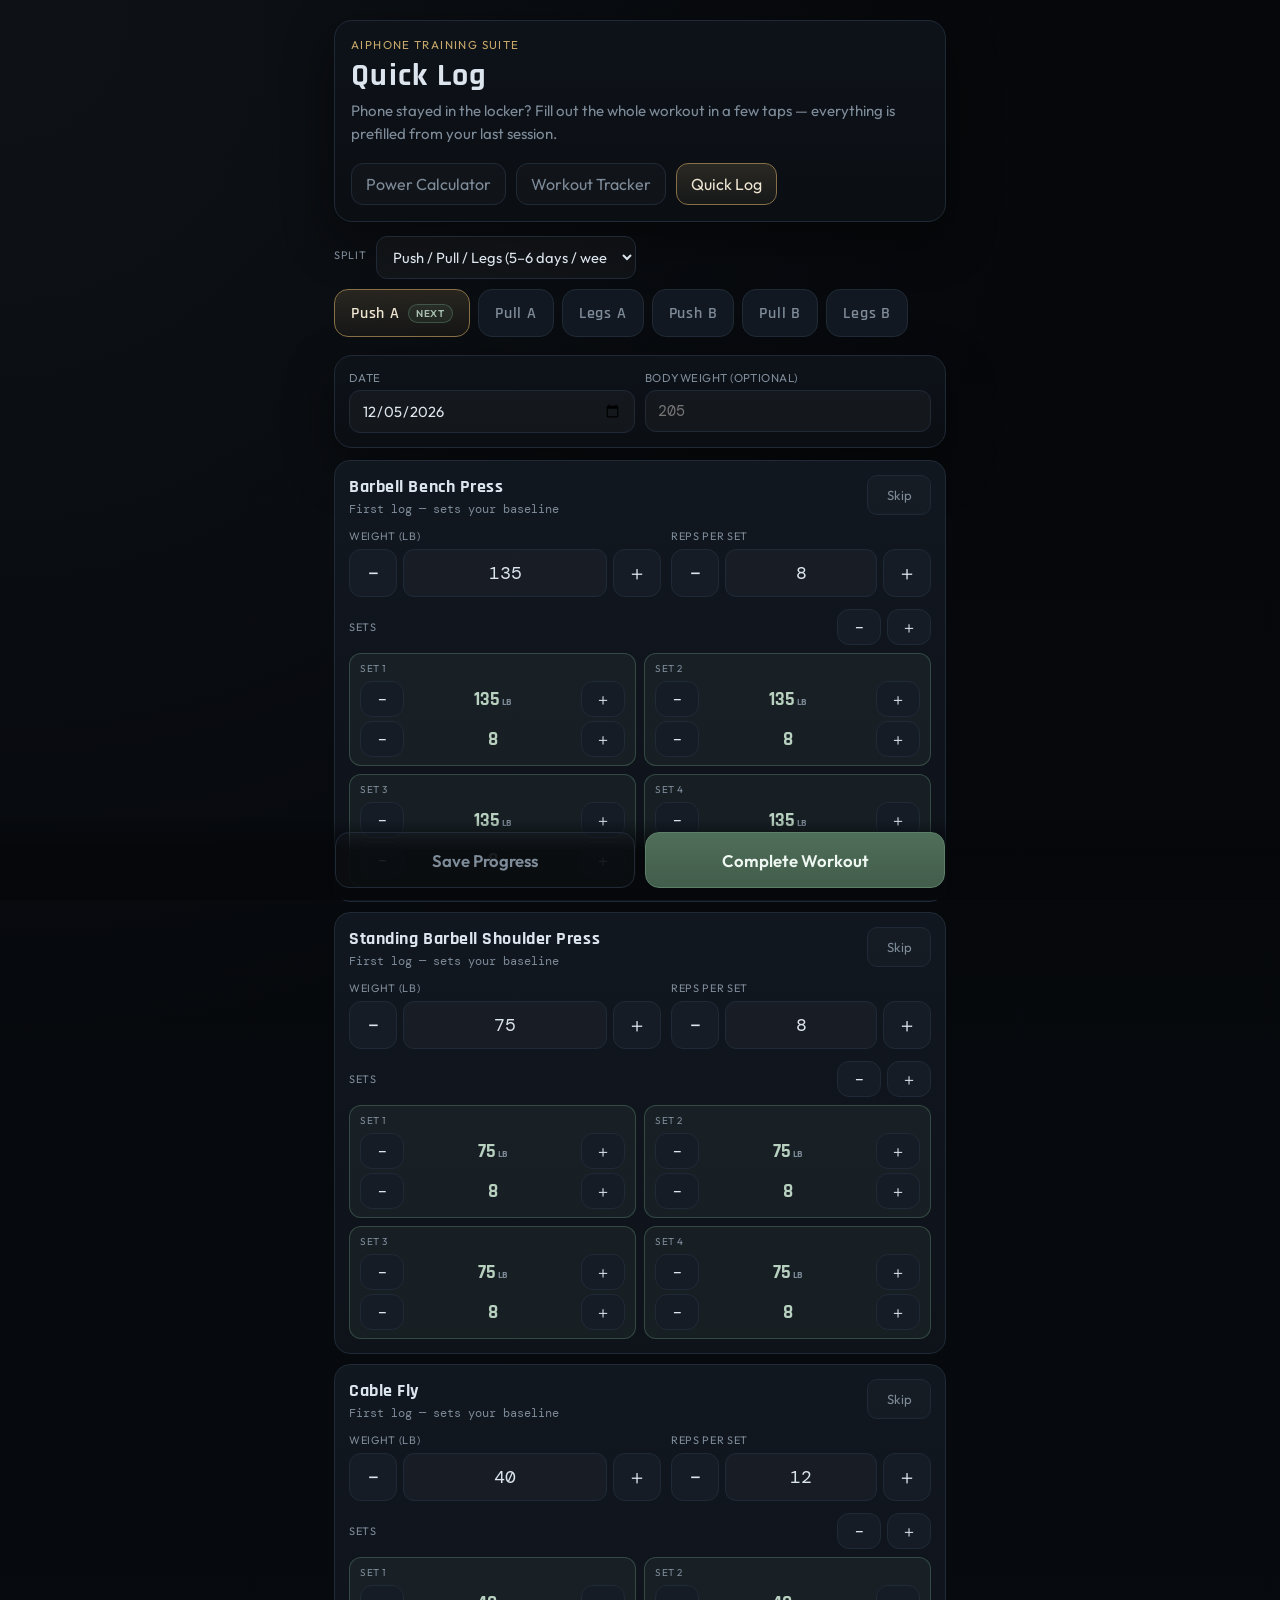
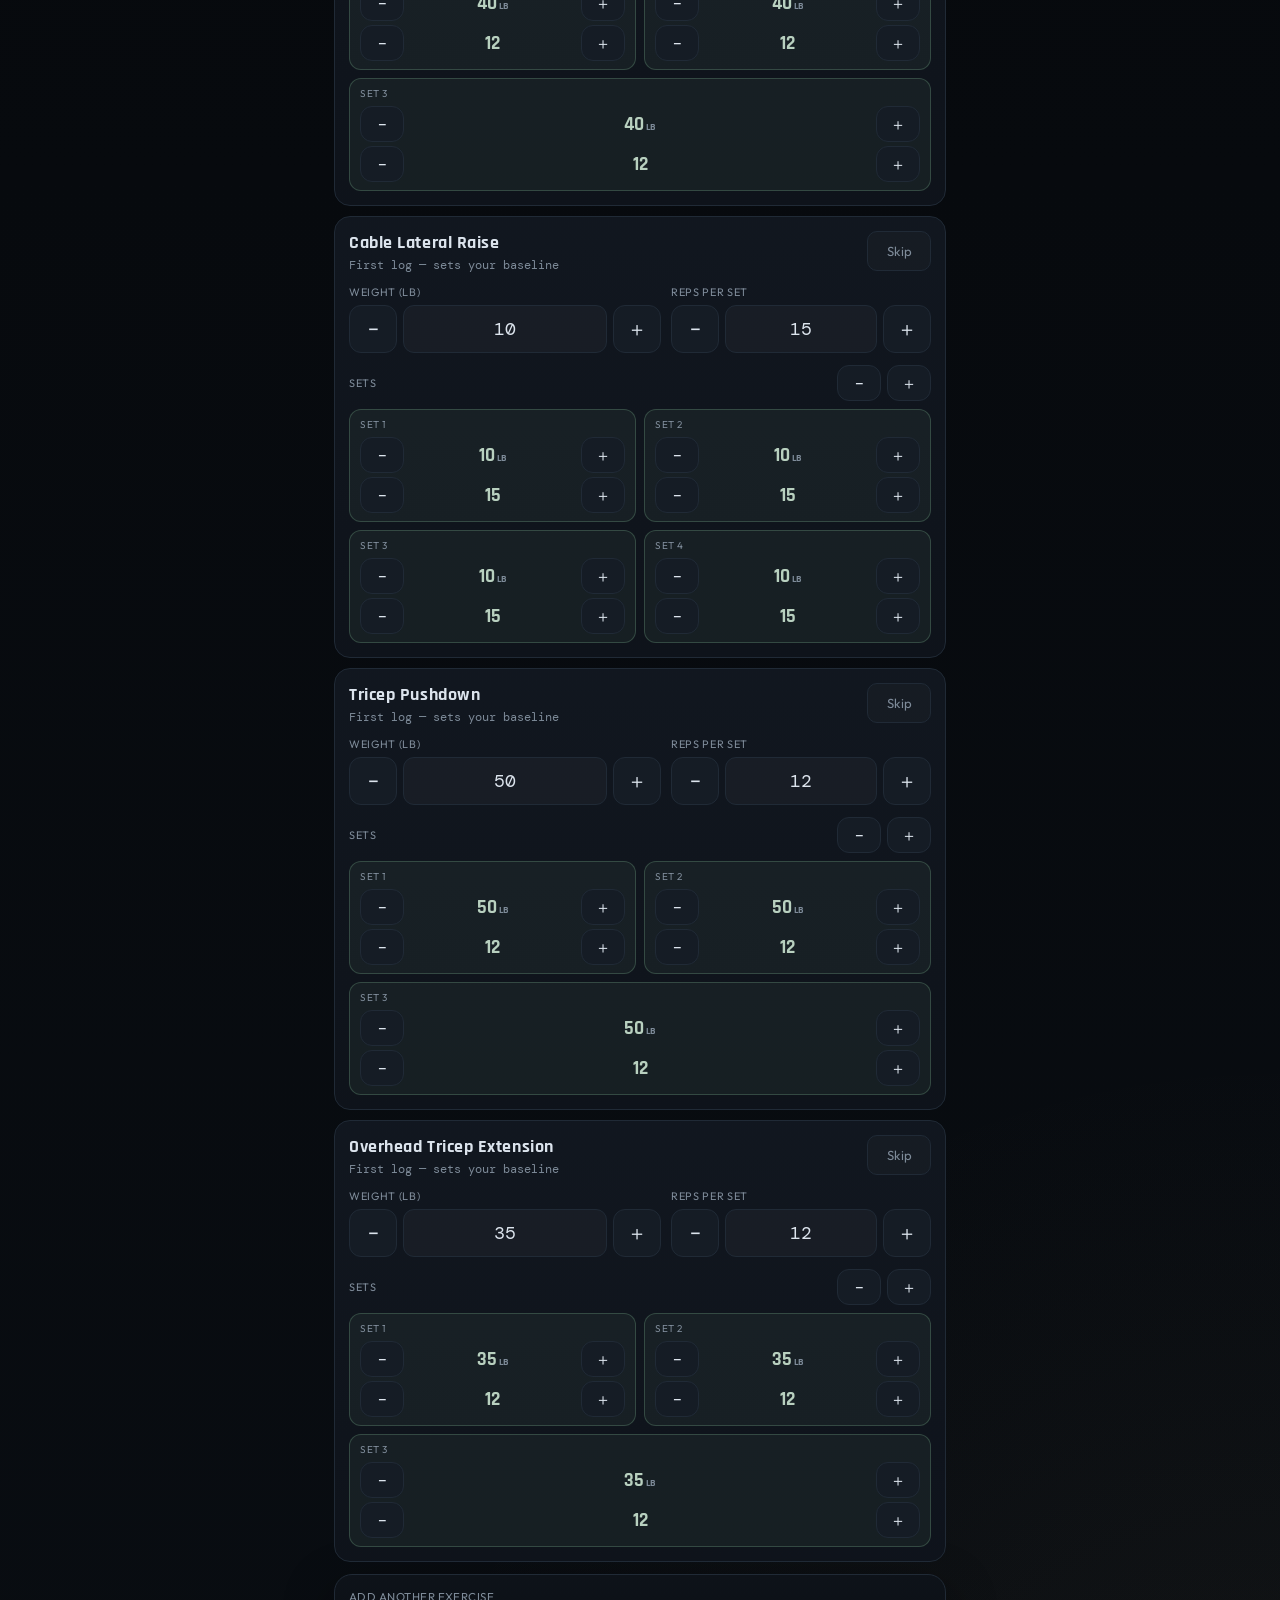
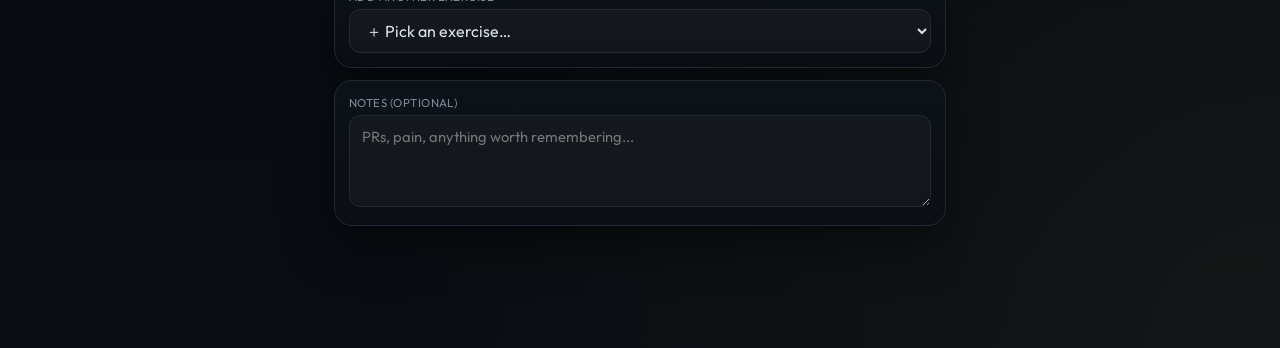
==== commit 0fb0f5a3: "Add per-set weight and a split selector to Quick Log Per-set weight: each set chip now has its own w" ====
--- a/docs/quicklog.html
+++ b/docs/quicklog.html
@@ -31,6 +31,7 @@
     </header>
 
     <div id="qlEditor">
+      <div class="ql-split-bar" id="qlSplitBar"></div>
       <div class="ql-day-chips" id="qlDayChips"></div>
 
       <div class="card ql-meta">
--- a/docs/styles.css
+++ b/docs/styles.css
@@ -1556,6 +1556,25 @@
   align-items:stretch;
 }
 
+.ql-split-bar{
+  display:flex;
+  align-items:center;
+  gap:10px;
+  margin-bottom:10px;
+}
+
+.ql-split-bar label{
+  color:var(--muted);
+  font-size:.68rem;
+  text-transform:uppercase;
+  letter-spacing:.06em;
+}
+
+.ql-split-bar select{
+  flex:1;
+  max-width:260px;
+}
+
 .ql-day-chips{
   display:flex;
   gap:8px;
@@ -1730,41 +1749,58 @@
 }
 
 .ql-set-chip{
-  flex:1;
-  min-width:64px;
-  max-width:110px;
-  min-height:58px;
+  flex:1 1 210px;
   display:flex;
   flex-direction:column;
-  align-items:center;
-  justify-content:center;
-  gap:2px;
-  padding:6px;
+  gap:6px;
+  padding:8px 10px;
   border-radius:12px;
   border:1px solid rgba(95,138,112,.4);
   background:rgba(95,138,112,.1);
 }
 
-.ql-set-chip span{
+.ql-set-label{
   color:var(--muted);
   font-size:.62rem;
   text-transform:uppercase;
   letter-spacing:.06em;
 }
 
-.ql-set-chip strong{
+.ql-set-rows{
+  display:flex;
+  flex-direction:column;
+  gap:4px;
+}
+
+.ql-set-stepper{
+  display:flex;
+  align-items:center;
+  justify-content:space-between;
+  gap:6px;
+}
+
+.ql-set-value{
+  min-width:22px;
+  text-align:center;
   font-family:'Rajdhani',sans-serif;
   font-size:1.2rem;
   color:#b8d0bf;
   line-height:1;
 }
 
+.ql-set-unit{
+  font-size:.6rem;
+  color:var(--muted);
+  text-transform:uppercase;
+  margin-left:2px;
+}
+
 .ql-set-chip.off{
   border-color:var(--border);
   background:rgba(255,255,255,.02);
 }
 
-.ql-set-chip.off strong{color:var(--dim)}
+.ql-set-chip.off .ql-set-value{color:var(--dim)}
 
 .ql-add,
 .ql-notes{
